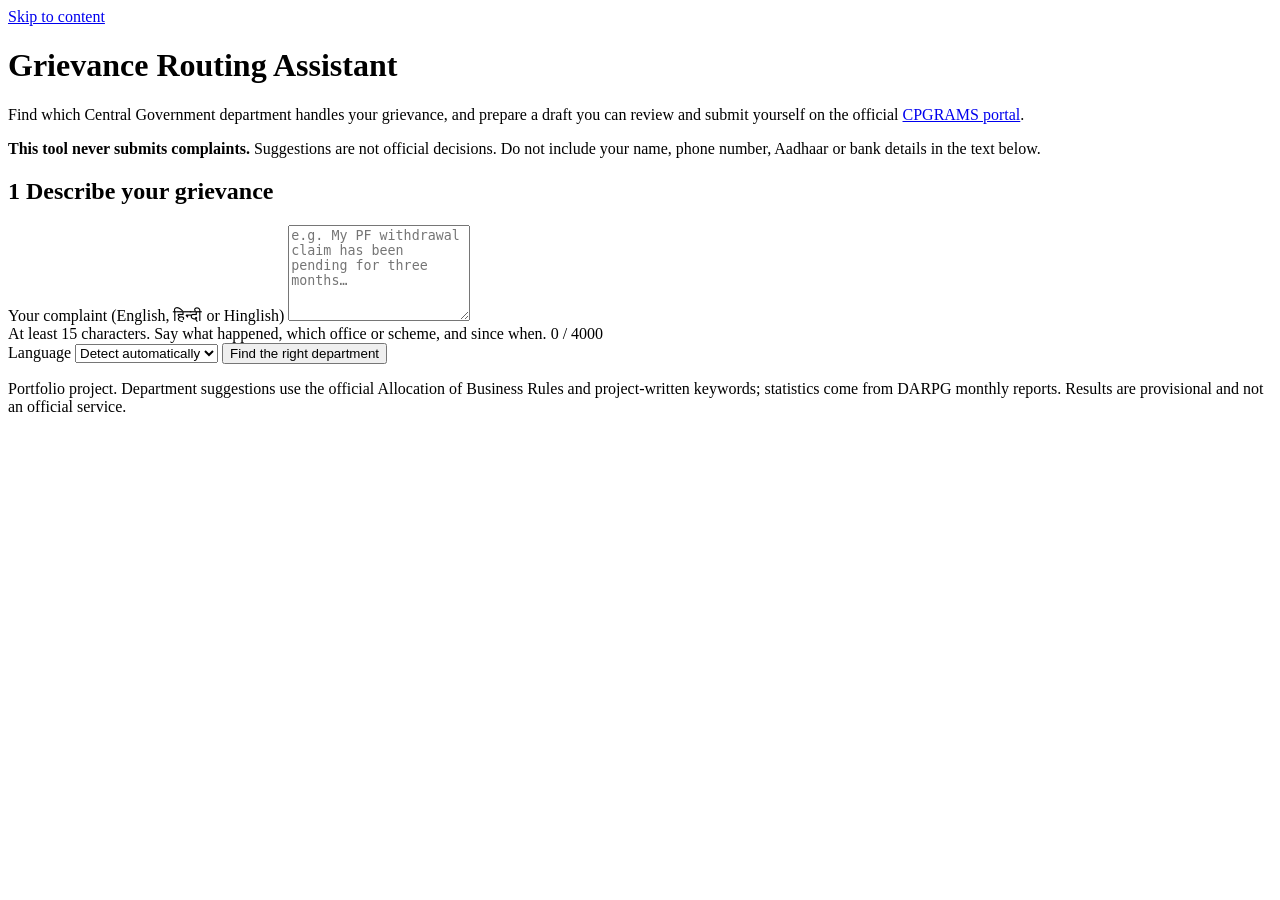
==== src/app/static/index.html @ 61c33ab3 "Build CPGRAMS grievance analytics and routing assistant (Phases 0-13) Part A: provenance-tracked ext" ====
<!doctype html>
<html lang="en">
<head>
  <meta charset="utf-8">
  <meta name="viewport" content="width=device-width, initial-scale=1">
  <title>Grievance Routing Assistant</title>
  <link rel="icon" href="data:,">
  <link rel="stylesheet" href="/static/styles.css">
</head>
<body>
  <a class="skip" href="#main">Skip to content</a>
  <header class="top">
    <div class="wrap">
      <h1>Grievance Routing Assistant</h1>
      <p class="lede">Find which Central Government department handles your grievance, and prepare a draft you can
        review and submit yourself on the official <a href="https://pgportal.gov.in/" target="_blank" rel="noopener">CPGRAMS portal</a>.</p>
      <p class="notice" role="note"><strong>This tool never submits complaints.</strong> Suggestions are not official
        decisions. Do not include your name, phone number, Aadhaar or bank details in the text below.</p>
    </div>
  </header>

  <main id="main" class="wrap">
    <section aria-labelledby="s1" class="card">
      <h2 id="s1"><span class="step">1</span> Describe your grievance</h2>
      <form id="route-form" novalidate>
        <label for="complaint">Your complaint (English, हिन्दी or Hinglish)</label>
        <textarea id="complaint" name="complaint" rows="6" maxlength="4000" required
          aria-describedby="complaint-help complaint-count"
          placeholder="e.g. My PF withdrawal claim has been pending for three months…"></textarea>
        <div class="row-between">
          <span id="complaint-help" class="hint">At least 15 characters. Say what happened, which office or scheme, and since when.</span>
          <span id="complaint-count" class="hint" aria-live="polite">0 / 4000</span>
        </div>
        <div class="row">
          <label for="language" class="inline">Language</label>
          <select id="language" name="language">
            <option value="auto">Detect automatically</option>
            <option value="en">English</option>
            <option value="hi">हिन्दी (Hindi)</option>
            <option value="hinglish">Hinglish</option>
          </select>
          <button id="route-btn" type="submit" class="primary">Find the right department</button>
        </div>
      </form>
      <div id="route-status" class="status" role="status" aria-live="polite"></div>
    </section>

    <section id="result" class="card" aria-labelledby="s2" hidden>
      <h2 id="s2"><span class="step">2</span> Suggested department</h2>
      <div id="result-body"></div>
      <fieldset id="dept-choice" class="choices">
        <legend>Which department do you want to address?</legend>
        <div id="dept-options"></div>
      </fieldset>
    </section>

    <section id="perf" class="card" aria-labelledby="s3" hidden>
      <h2 id="s3">Historical figures for <span id="perf-name"></span></h2>
      <p class="hint">Verified figures from DARPG's monthly CPGRAMS reports, for context only. They are not part of your
        complaint and do not predict how your complaint will be handled.</p>
      <div id="perf-body"></div>
    </section>

    <section id="draft-section" class="card" aria-labelledby="s4" hidden>
      <h2 id="s4"><span class="step">3</span> Add details and prepare a draft</h2>
      <p id="missing-hint" class="hint"></p>
      <form id="draft-form" novalidate>
        <div class="grid">
          <div><label for="c-ref">Application / reference numbers</label><input id="c-ref" name="reference_numbers" maxlength="300"></div>
          <div><label for="c-dates">Important dates</label><input id="c-dates" name="dates" maxlength="300" placeholder="e.g. applied on 12 March 2026"></div>
          <div><label for="c-loc">Office, branch or place</label><input id="c-loc" name="location" maxlength="300"></div>
          <div><label for="c-prev">What you already tried</label><input id="c-prev" name="previous_attempts" maxlength="500"></div>
          <div class="full"><label for="c-action">What you want done</label><input id="c-action" name="action_requested" maxlength="500" placeholder="e.g. release my pending payment"></div>
          <div class="full"><label for="c-docs">Documents you have (optional)</label><input id="c-docs" name="supporting_details" maxlength="1000"></div>
        </div>
        <div class="row">
          <label for="draft-lang" class="inline">Draft language</label>
          <select id="draft-lang"><option value="en">English</option><option value="hi">हिन्दी (Hindi)</option></select>
          <button id="draft-btn" type="submit" class="primary">Prepare draft</button>
        </div>
        <p class="hint">Leave a field empty if you do not know it; the draft will show a placeholder for you to fill in.</p>
      </form>
      <div id="draft-status" class="status" role="status" aria-live="polite"></div>
    </section>

    <section id="draft-out" class="card" aria-labelledby="s5" hidden>
      <h2 id="s5"><span class="step">4</span> Review your draft</h2>
      <div id="draft-checks"></div>
      <label for="draft-text">Draft (you can edit it here before copying)</label>
      <textarea id="draft-text" rows="18"></textarea>
      <div class="row">
        <button id="copy-btn" type="button" class="primary">Copy draft</button>
        <a class="button" href="https://pgportal.gov.in/" target="_blank" rel="noopener">Open the official CPGRAMS portal ↗</a>
        <span id="copy-status" class="hint" role="status" aria-live="polite"></span>
      </div>
      <h3>Before you submit</h3>
      <ol id="checklist"></ol>
      <p class="notice"><strong>You submit the complaint yourself.</strong> This tool does not send anything to any
        government system.</p>
    </section>
  </main>

  <footer class="wrap foot">
    <p>Portfolio project. Department suggestions use the official Allocation of Business Rules and project-written
      keywords; statistics come from DARPG monthly reports. Results are provisional and not an official service.</p>
  </footer>
  <script src="/static/app.js"></script>
</body>
</html>
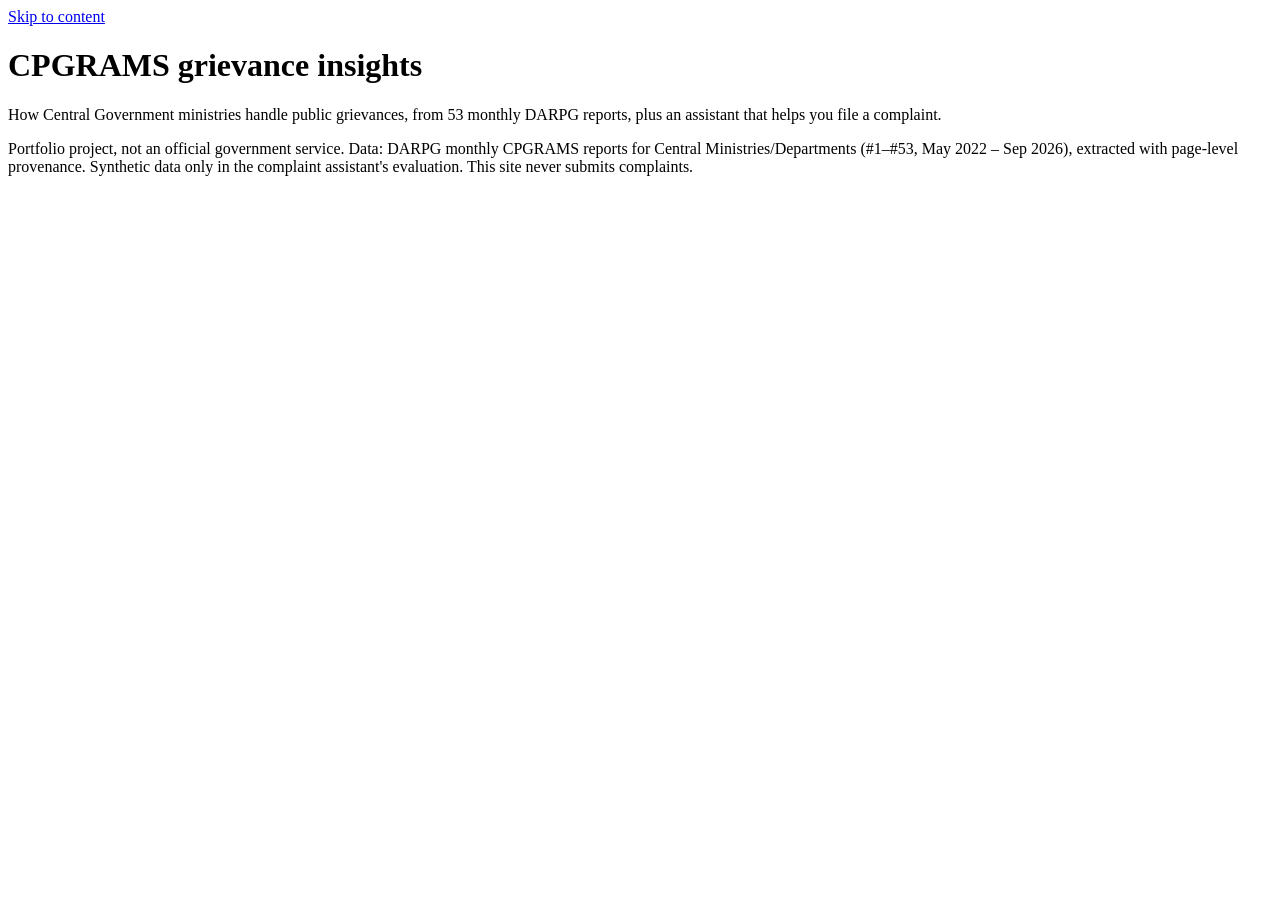
==== commit 27fff26f: "Add multi-page website: analytics pages plus the complaint assistant Overview, trends, ministries, m" ====
--- a/src/app/static/index.html
+++ b/src/app/static/index.html
@@ -3,107 +3,25 @@
 <head>
   <meta charset="utf-8">
   <meta name="viewport" content="width=device-width, initial-scale=1">
-  <title>Grievance Routing Assistant</title>
+  <title>Overview · CPGRAMS Insights</title>
   <link rel="icon" href="data:,">
   <link rel="stylesheet" href="/static/styles.css">
 </head>
-<body>
+<body data-page="home">
   <a class="skip" href="#main">Skip to content</a>
-  <header class="top">
-    <div class="wrap">
-      <h1>Grievance Routing Assistant</h1>
-      <p class="lede">Find which Central Government department handles your grievance, and prepare a draft you can
-        review and submit yourself on the official <a href="https://pgportal.gov.in/" target="_blank" rel="noopener">CPGRAMS portal</a>.</p>
-      <p class="notice" role="note"><strong>This tool never submits complaints.</strong> Suggestions are not official
-        decisions. Do not include your name, phone number, Aadhaar or bank details in the text below.</p>
-    </div>
-  </header>
-
-  <main id="main" class="wrap">
-    <section aria-labelledby="s1" class="card">
-      <h2 id="s1"><span class="step">1</span> Describe your grievance</h2>
-      <form id="route-form" novalidate>
-        <label for="complaint">Your complaint (English, हिन्दी or Hinglish)</label>
-        <textarea id="complaint" name="complaint" rows="6" maxlength="4000" required
-          aria-describedby="complaint-help complaint-count"
-          placeholder="e.g. My PF withdrawal claim has been pending for three months…"></textarea>
-        <div class="row-between">
-          <span id="complaint-help" class="hint">At least 15 characters. Say what happened, which office or scheme, and since when.</span>
-          <span id="complaint-count" class="hint" aria-live="polite">0 / 4000</span>
-        </div>
-        <div class="row">
-          <label for="language" class="inline">Language</label>
-          <select id="language" name="language">
-            <option value="auto">Detect automatically</option>
-            <option value="en">English</option>
-            <option value="hi">हिन्दी (Hindi)</option>
-            <option value="hinglish">Hinglish</option>
-          </select>
-          <button id="route-btn" type="submit" class="primary">Find the right department</button>
-        </div>
-      </form>
-      <div id="route-status" class="status" role="status" aria-live="polite"></div>
-    </section>
-
-    <section id="result" class="card" aria-labelledby="s2" hidden>
-      <h2 id="s2"><span class="step">2</span> Suggested department</h2>
-      <div id="result-body"></div>
-      <fieldset id="dept-choice" class="choices">
-        <legend>Which department do you want to address?</legend>
-        <div id="dept-options"></div>
-      </fieldset>
-    </section>
-
-    <section id="perf" class="card" aria-labelledby="s3" hidden>
-      <h2 id="s3">Historical figures for <span id="perf-name"></span></h2>
-      <p class="hint">Verified figures from DARPG's monthly CPGRAMS reports, for context only. They are not part of your
-        complaint and do not predict how your complaint will be handled.</p>
-      <div id="perf-body"></div>
-    </section>
-
-    <section id="draft-section" class="card" aria-labelledby="s4" hidden>
-      <h2 id="s4"><span class="step">3</span> Add details and prepare a draft</h2>
-      <p id="missing-hint" class="hint"></p>
-      <form id="draft-form" novalidate>
-        <div class="grid">
-          <div><label for="c-ref">Application / reference numbers</label><input id="c-ref" name="reference_numbers" maxlength="300"></div>
-          <div><label for="c-dates">Important dates</label><input id="c-dates" name="dates" maxlength="300" placeholder="e.g. applied on 12 March 2026"></div>
-          <div><label for="c-loc">Office, branch or place</label><input id="c-loc" name="location" maxlength="300"></div>
-          <div><label for="c-prev">What you already tried</label><input id="c-prev" name="previous_attempts" maxlength="500"></div>
-          <div class="full"><label for="c-action">What you want done</label><input id="c-action" name="action_requested" maxlength="500" placeholder="e.g. release my pending payment"></div>
-          <div class="full"><label for="c-docs">Documents you have (optional)</label><input id="c-docs" name="supporting_details" maxlength="1000"></div>
-        </div>
-        <div class="row">
-          <label for="draft-lang" class="inline">Draft language</label>
-          <select id="draft-lang"><option value="en">English</option><option value="hi">हिन्दी (Hindi)</option></select>
-          <button id="draft-btn" type="submit" class="primary">Prepare draft</button>
-        </div>
-        <p class="hint">Leave a field empty if you do not know it; the draft will show a placeholder for you to fill in.</p>
-      </form>
-      <div id="draft-status" class="status" role="status" aria-live="polite"></div>
-    </section>
-
-    <section id="draft-out" class="card" aria-labelledby="s5" hidden>
-      <h2 id="s5"><span class="step">4</span> Review your draft</h2>
-      <div id="draft-checks"></div>
-      <label for="draft-text">Draft (you can edit it here before copying)</label>
-      <textarea id="draft-text" rows="18"></textarea>
-      <div class="row">
-        <button id="copy-btn" type="button" class="primary">Copy draft</button>
-        <a class="button" href="https://pgportal.gov.in/" target="_blank" rel="noopener">Open the official CPGRAMS portal ↗</a>
-        <span id="copy-status" class="hint" role="status" aria-live="polite"></span>
-      </div>
-      <h3>Before you submit</h3>
-      <ol id="checklist"></ol>
-      <p class="notice"><strong>You submit the complaint yourself.</strong> This tool does not send anything to any
-        government system.</p>
-    </section>
+  <div id="site-nav"></div>
+  <main id="main" class="wide">
+    <header class="pagehead">
+      <h1 id="pagetitle">CPGRAMS grievance insights</h1>
+      <p>How Central Government ministries handle public grievances, from 53 monthly DARPG reports, plus an assistant that helps you file a complaint.</p>
+    </header>
+    <div id="page-root"></div>
   </main>
-
-  <footer class="wrap foot">
-    <p>Portfolio project. Department suggestions use the official Allocation of Business Rules and project-written
-      keywords; statistics come from DARPG monthly reports. Results are provisional and not an official service.</p>
+  <footer class="wide foot">
+    <p>Portfolio project, not an official government service. Data: DARPG monthly CPGRAMS reports for Central
+      Ministries/Departments (#1–#53, May 2022 – Sep 2026), extracted with page-level provenance. Synthetic data only
+      in the complaint assistant's evaluation. This site never submits complaints.</p>
   </footer>
-  <script src="/static/app.js"></script>
+  <script src="/static/site.js"></script>
 </body>
 </html>
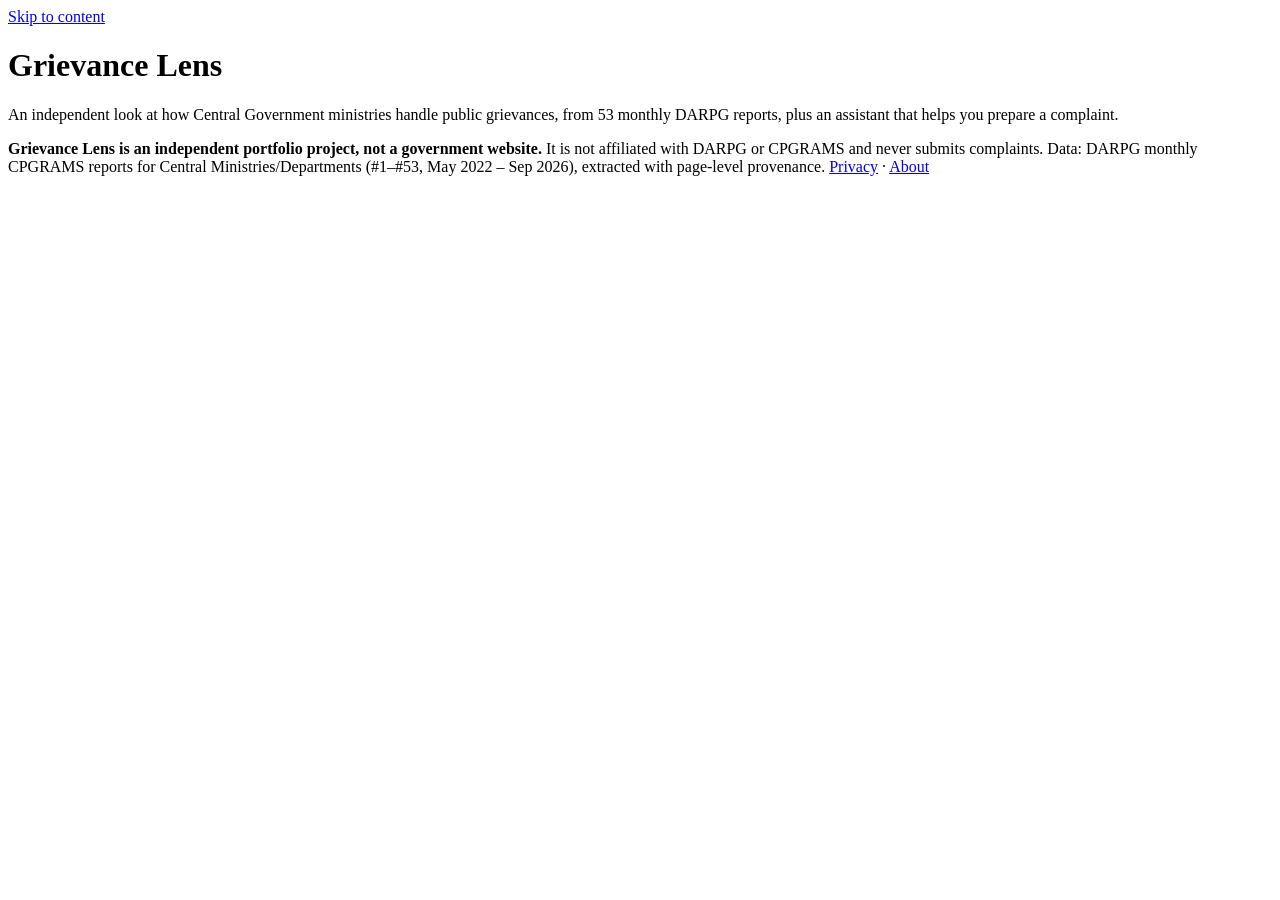
==== commit 25b4654c: "Rename to Grievance Lens (unofficial), add privacy page and Gemini provider - Public name "Grievance" ====
--- a/src/app/static/index.html
+++ b/src/app/static/index.html
@@ -3,7 +3,7 @@
 <head>
   <meta charset="utf-8">
   <meta name="viewport" content="width=device-width, initial-scale=1">
-  <title>Overview · CPGRAMS Insights</title>
+  <title>Overview · Grievance Lens</title>
   <link rel="icon" href="data:,">
   <link rel="stylesheet" href="/static/styles.css">
 </head>
@@ -12,15 +12,16 @@
   <div id="site-nav"></div>
   <main id="main" class="wide">
     <header class="pagehead">
-      <h1 id="pagetitle">CPGRAMS grievance insights</h1>
-      <p>How Central Government ministries handle public grievances, from 53 monthly DARPG reports, plus an assistant that helps you file a complaint.</p>
+      <h1 id="pagetitle">Grievance Lens</h1>
+      <p>An independent look at how Central Government ministries handle public grievances, from 53 monthly DARPG reports, plus an assistant that helps you prepare a complaint.</p>
     </header>
     <div id="page-root"></div>
   </main>
   <footer class="wide foot">
-    <p>Portfolio project, not an official government service. Data: DARPG monthly CPGRAMS reports for Central
-      Ministries/Departments (#1–#53, May 2022 – Sep 2026), extracted with page-level provenance. Synthetic data only
-      in the complaint assistant's evaluation. This site never submits complaints.</p>
+    <p><strong>Grievance Lens is an independent portfolio project, not a government website.</strong> It is not
+      affiliated with DARPG or CPGRAMS and never submits complaints. Data: DARPG monthly CPGRAMS reports for Central
+      Ministries/Departments (#1–#53, May 2022 – Sep 2026), extracted with page-level provenance.
+      <a href="/privacy">Privacy</a> · <a href="/about">About</a></p>
   </footer>
   <script src="/static/site.js"></script>
 </body>
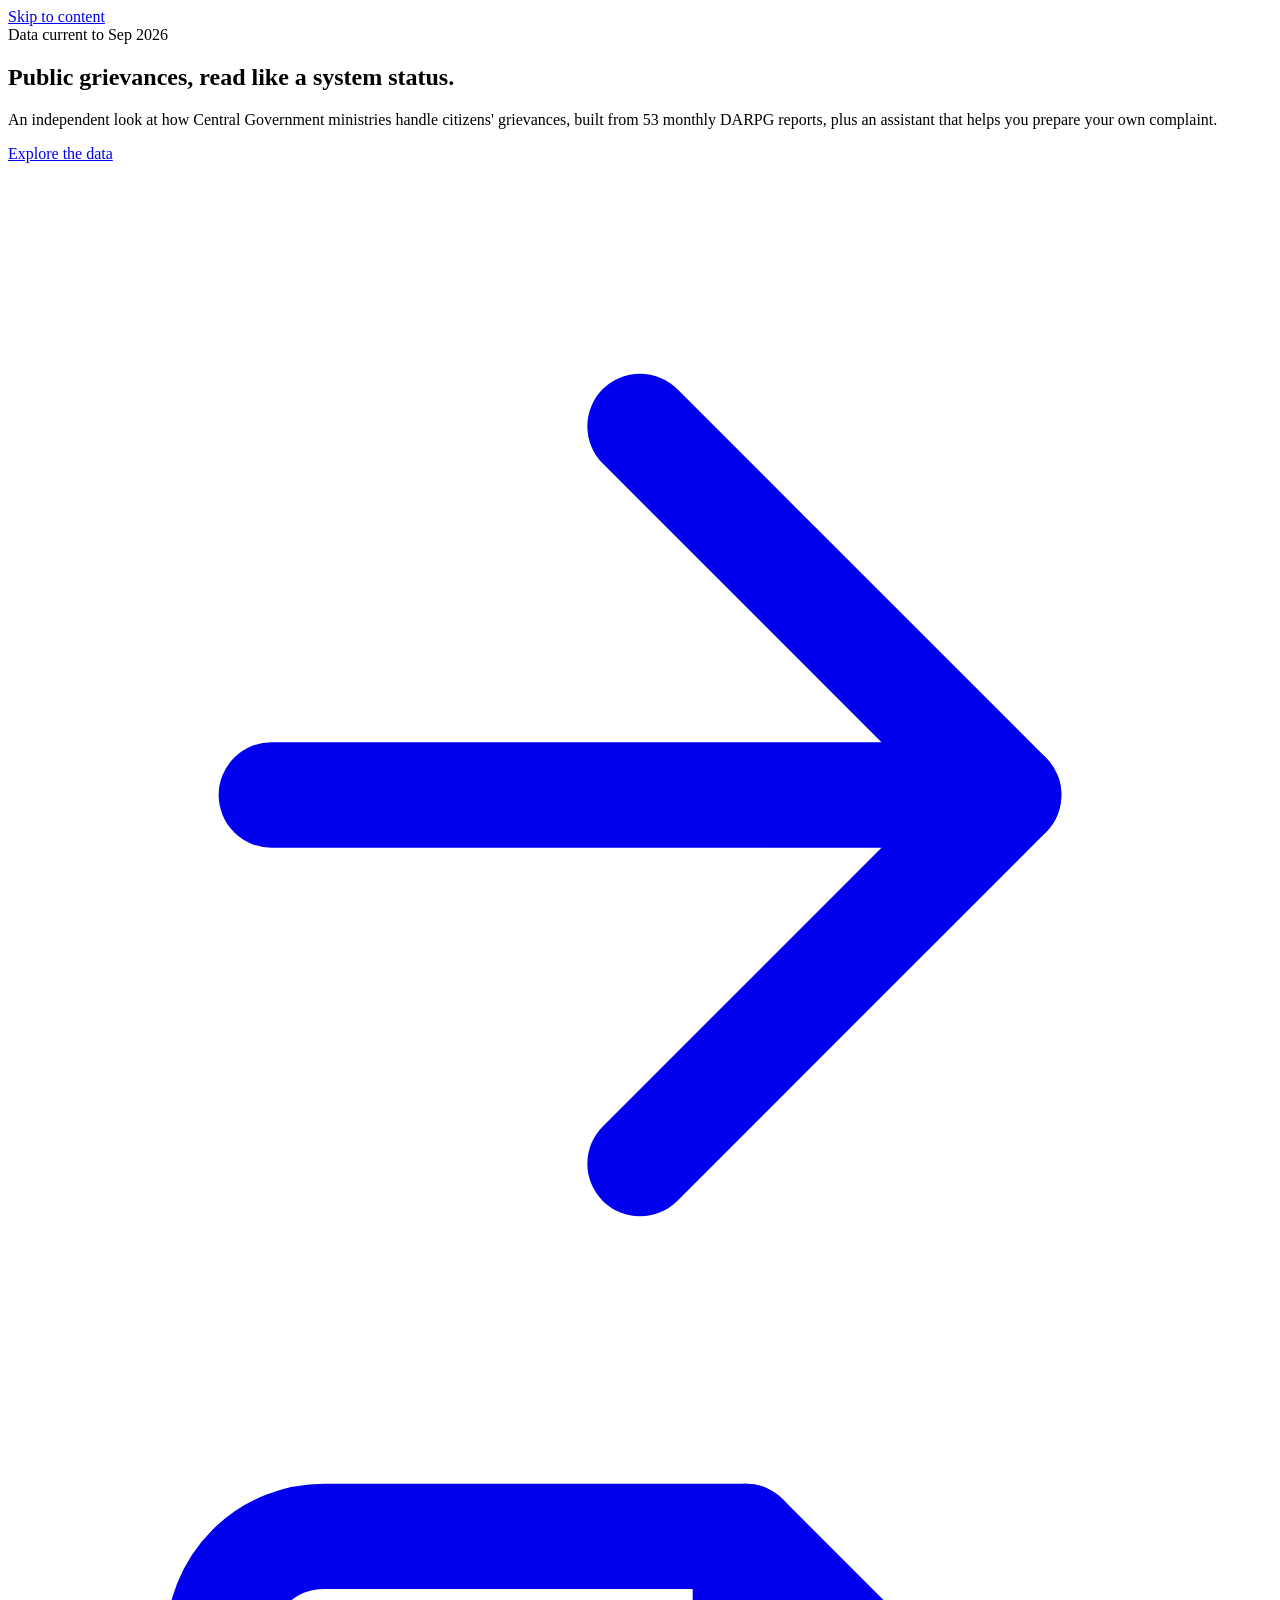
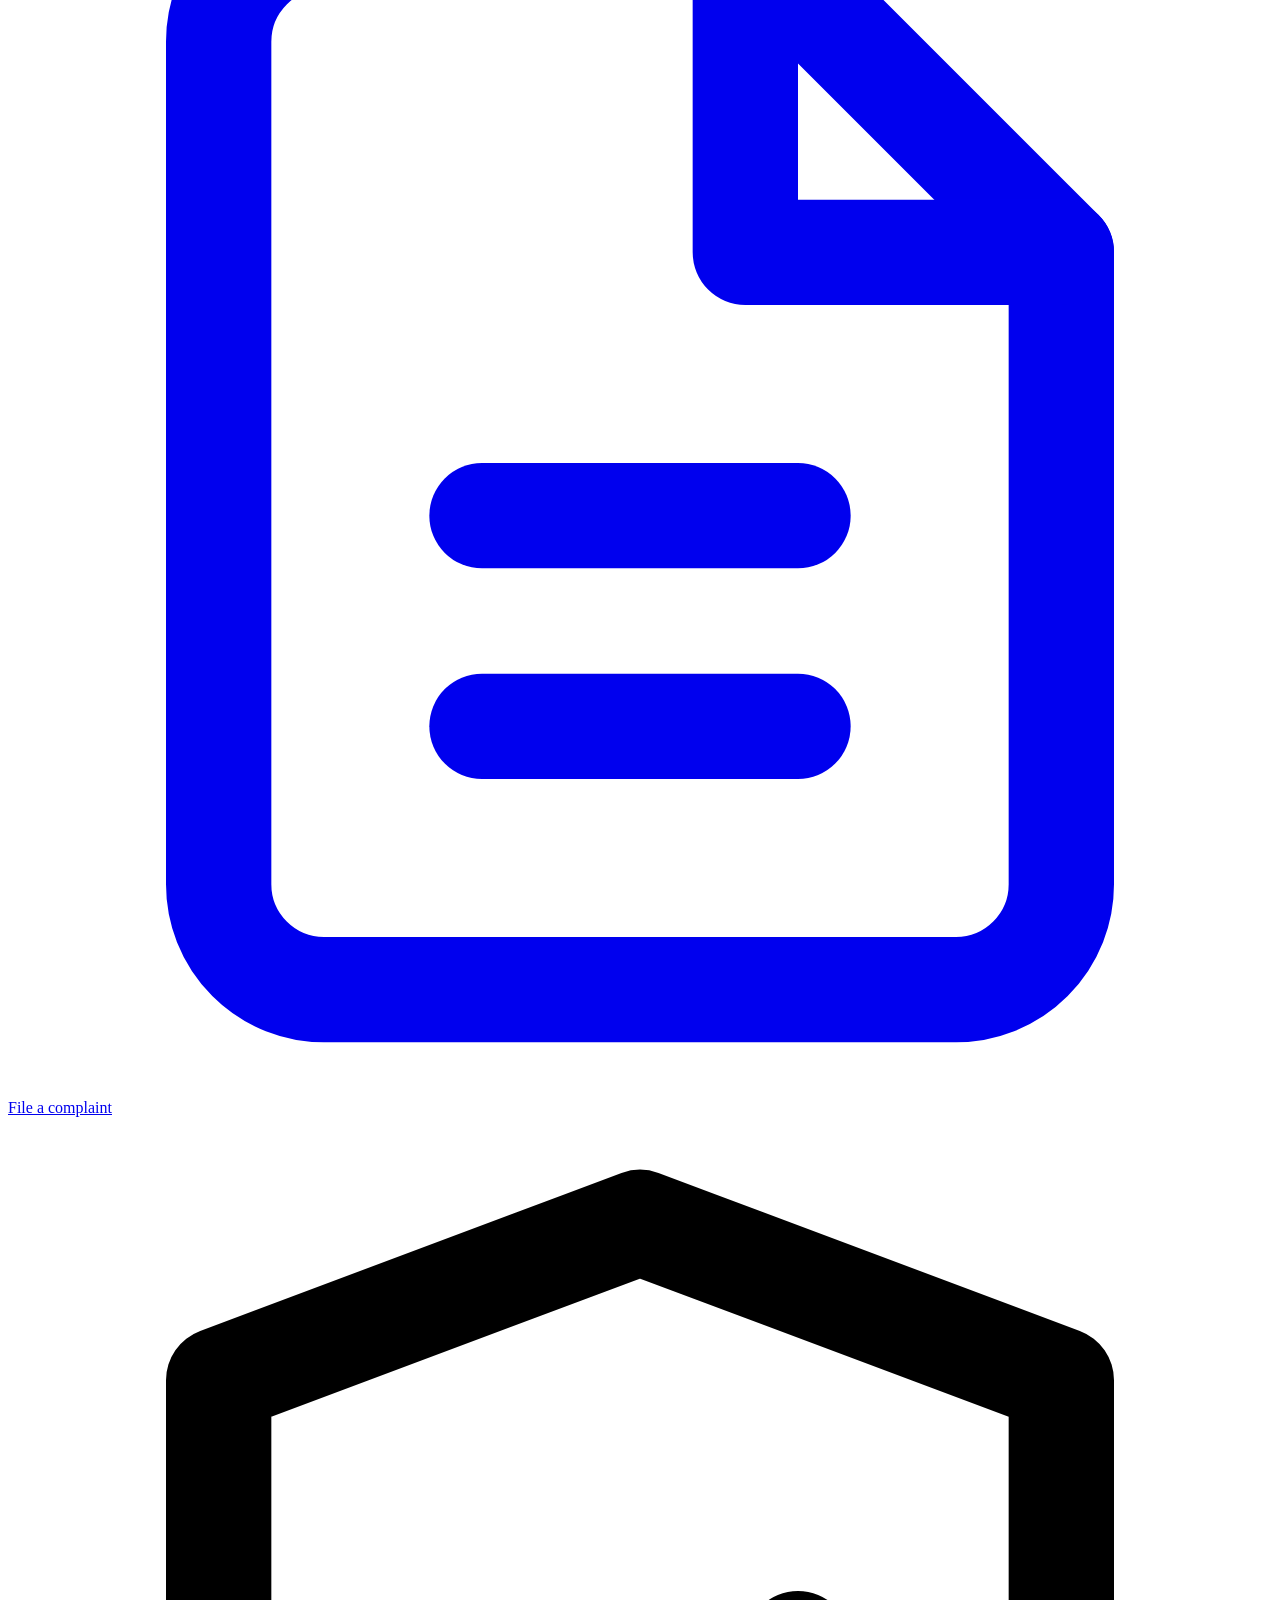
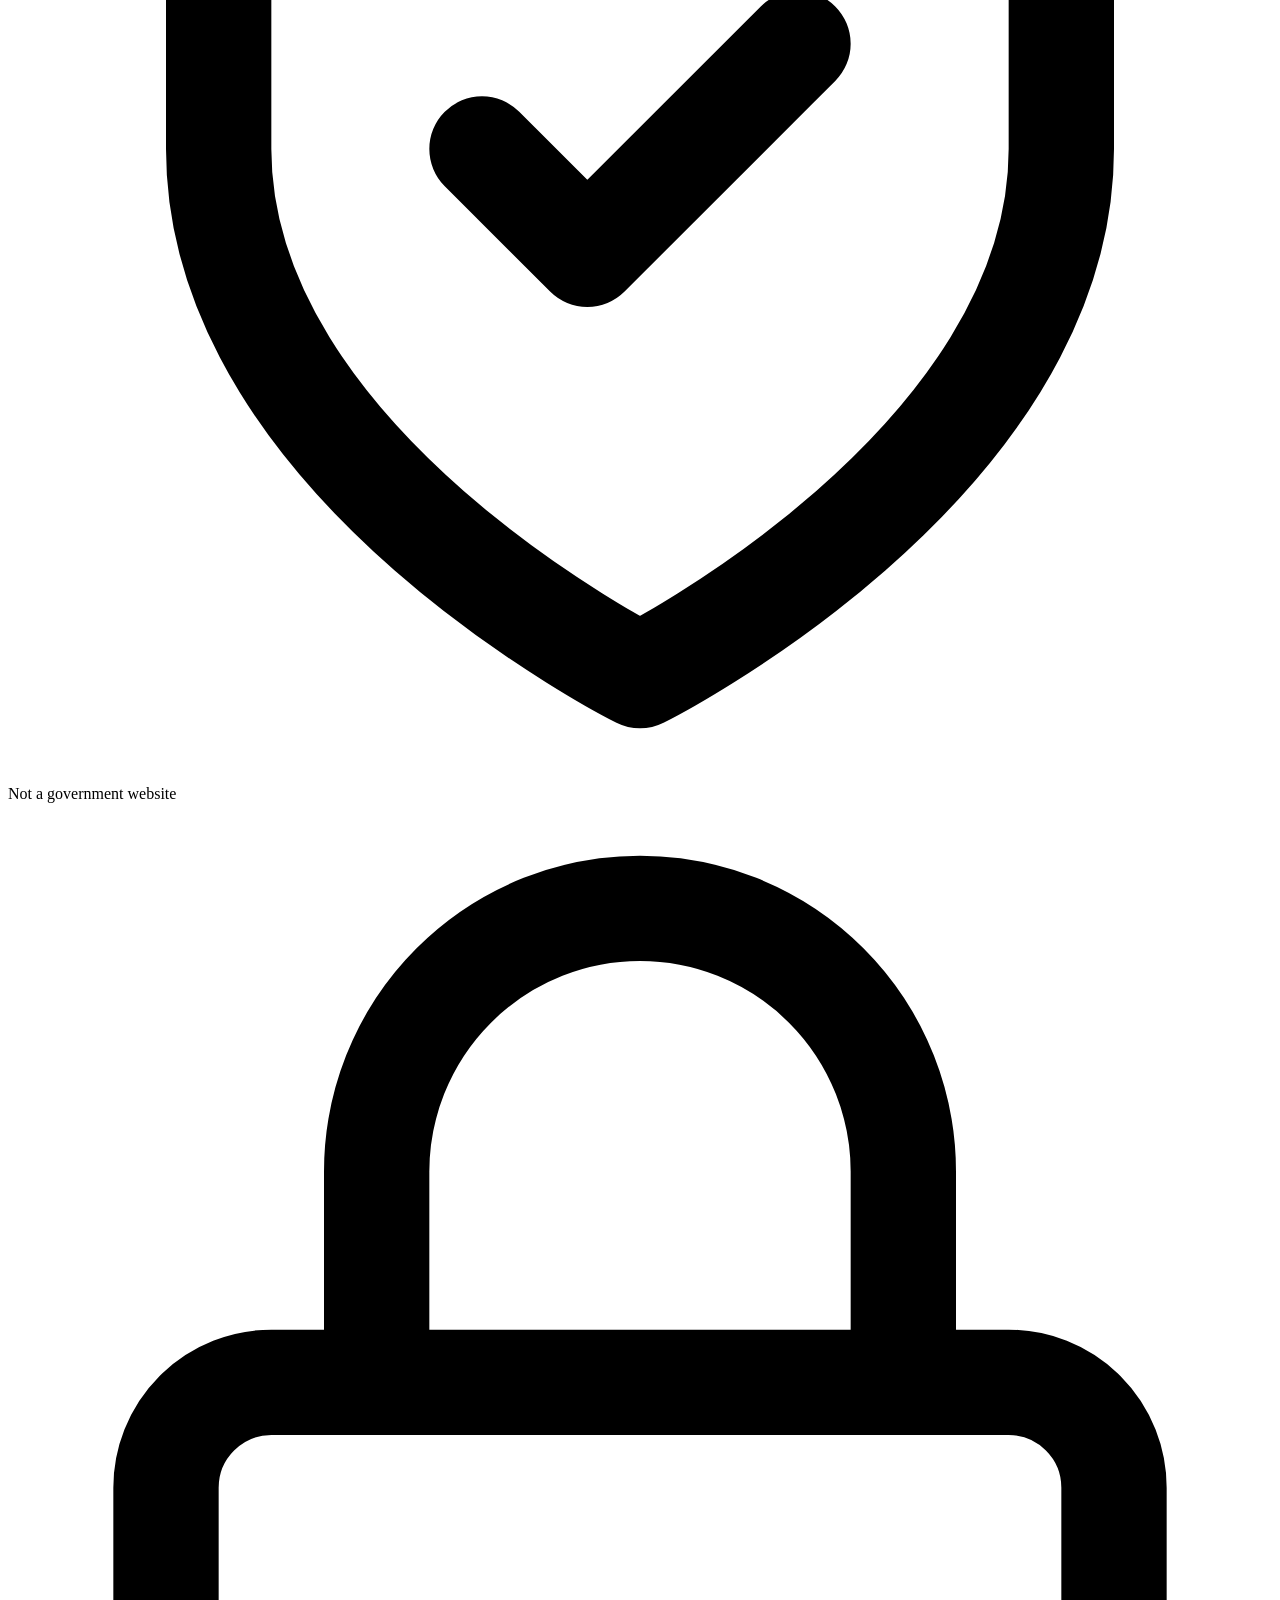
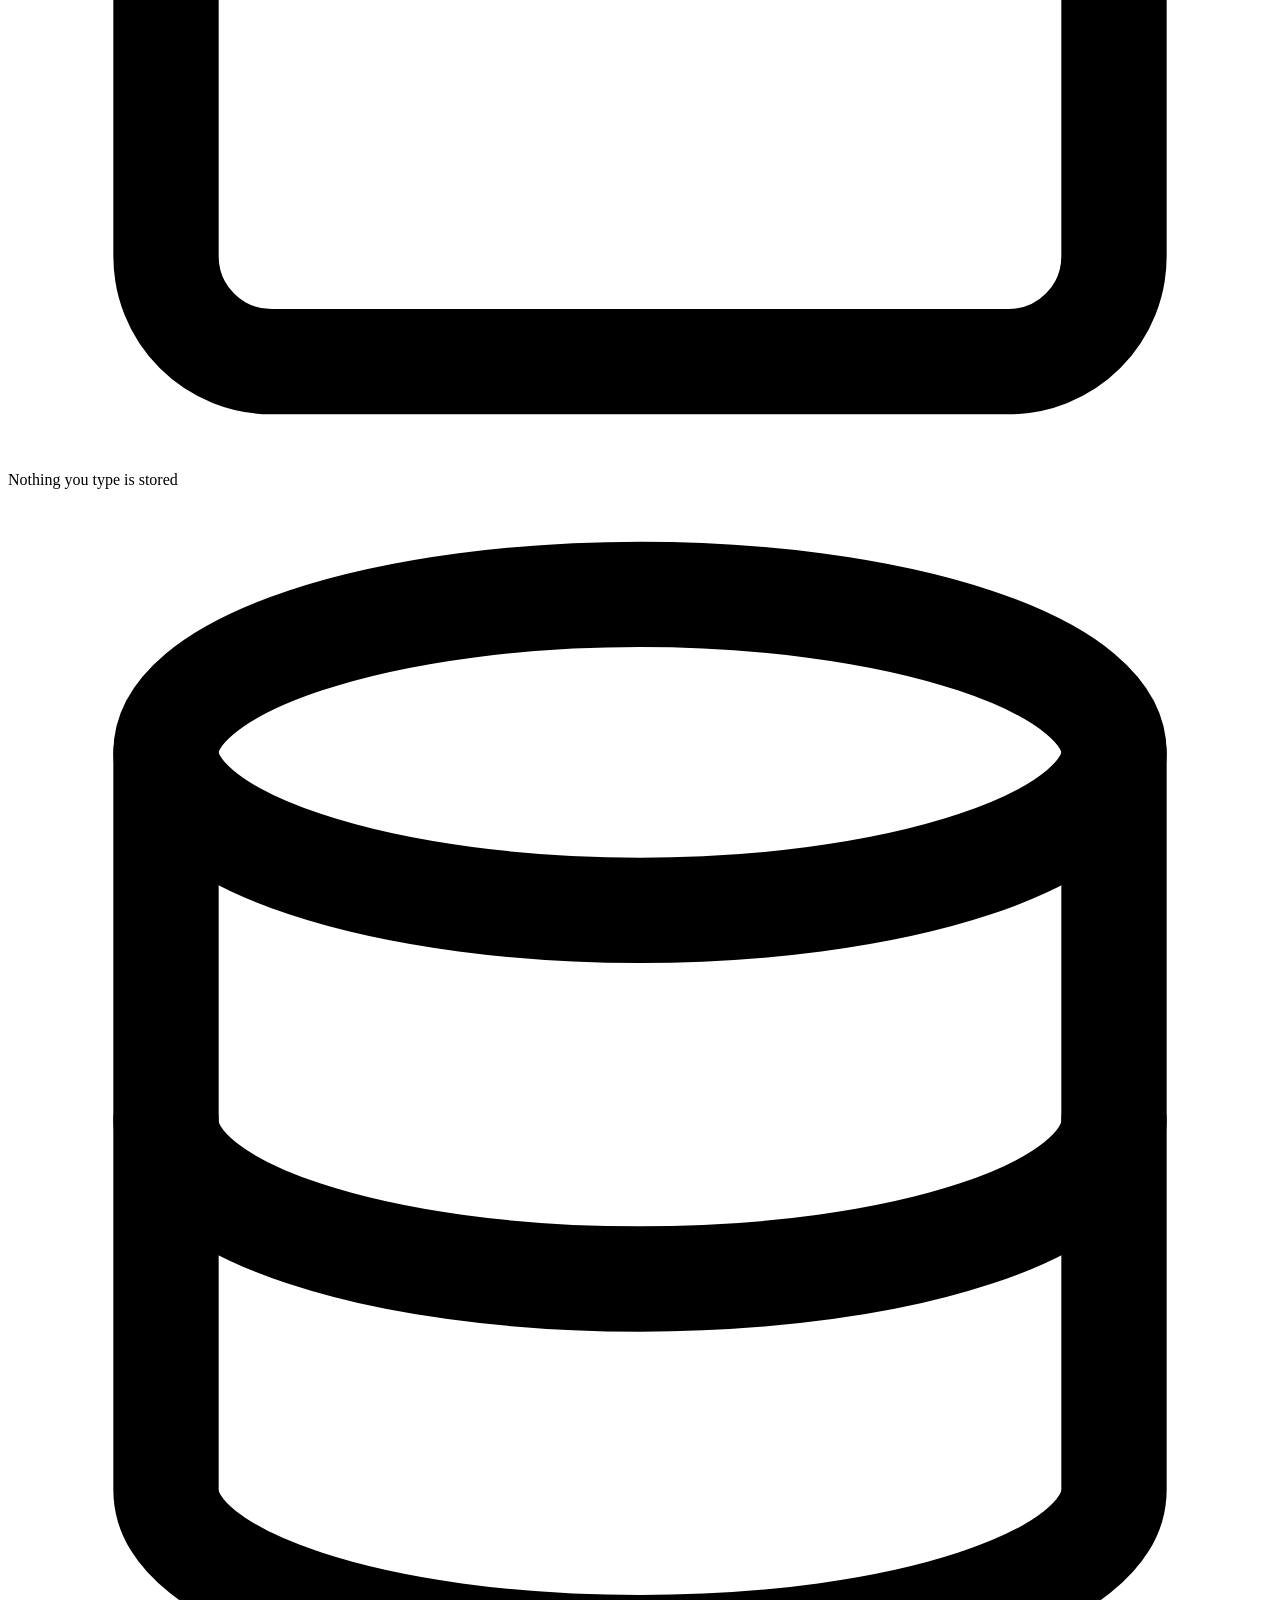
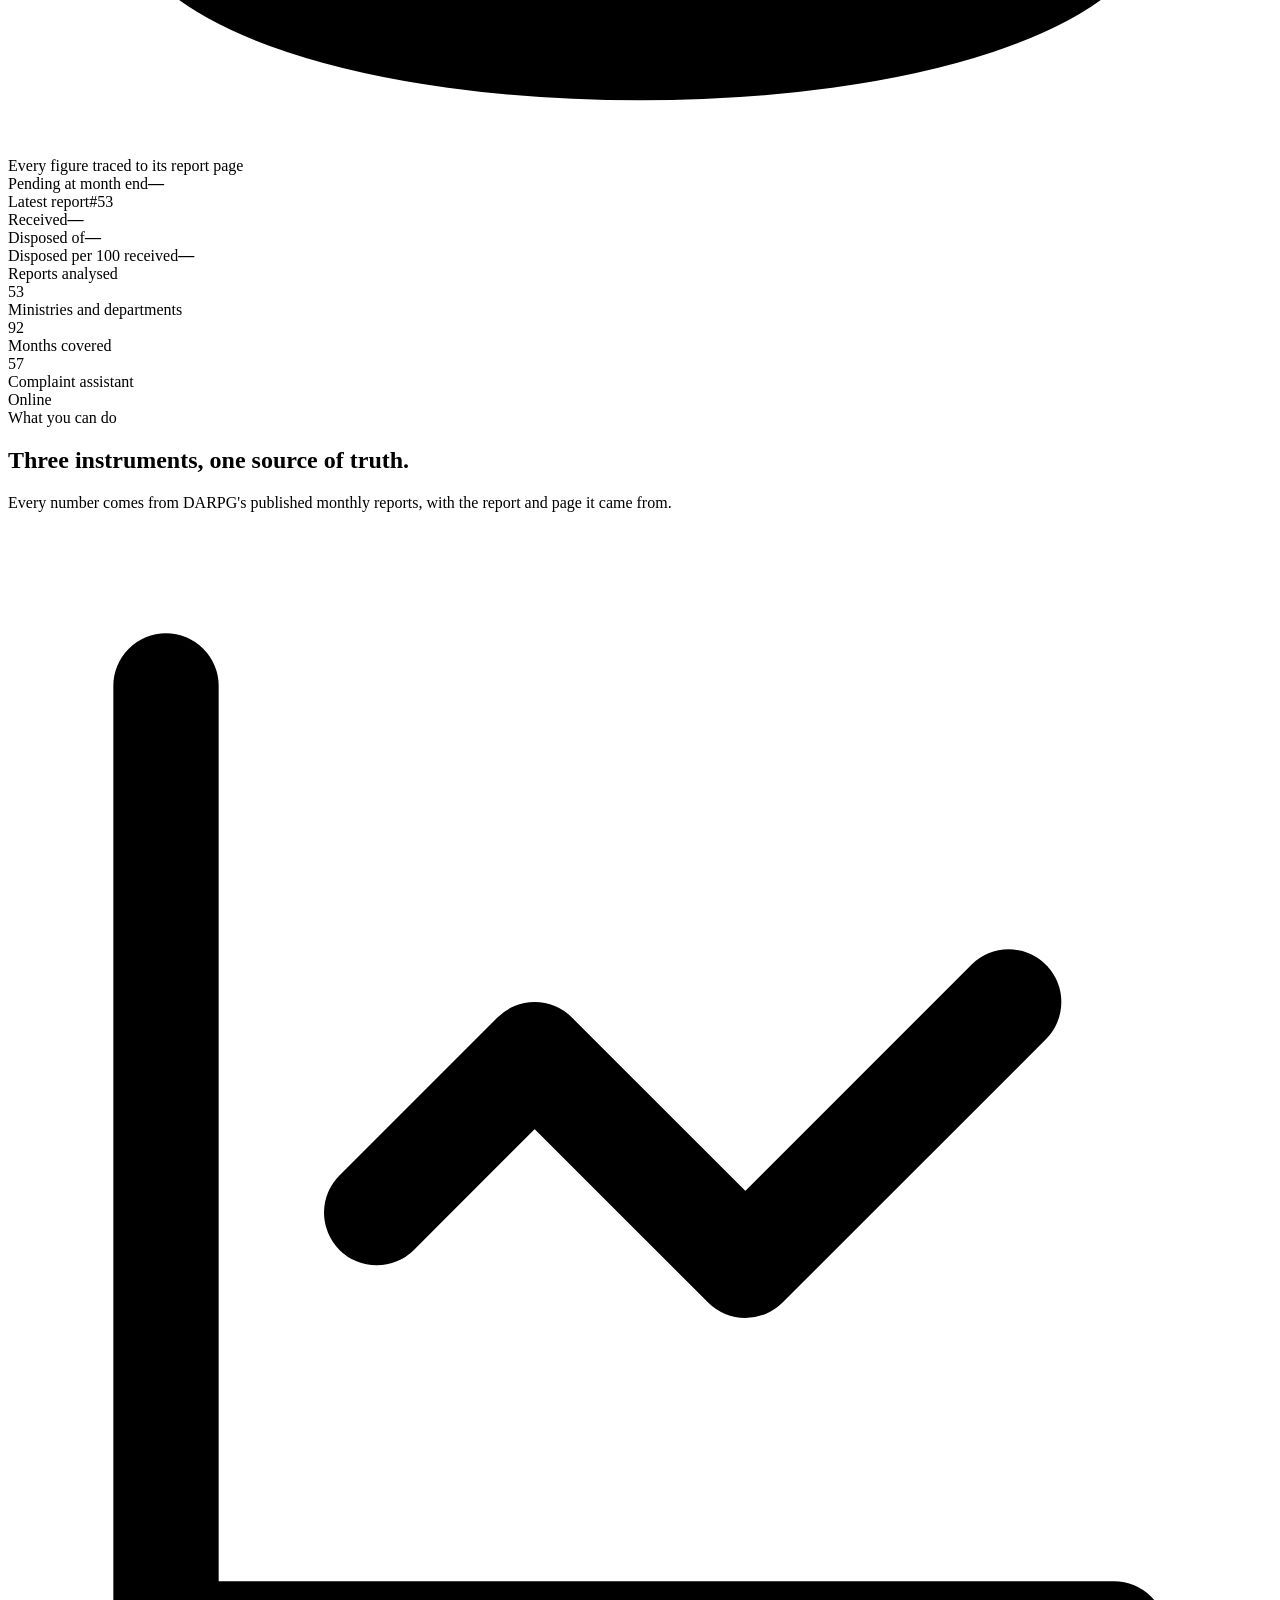
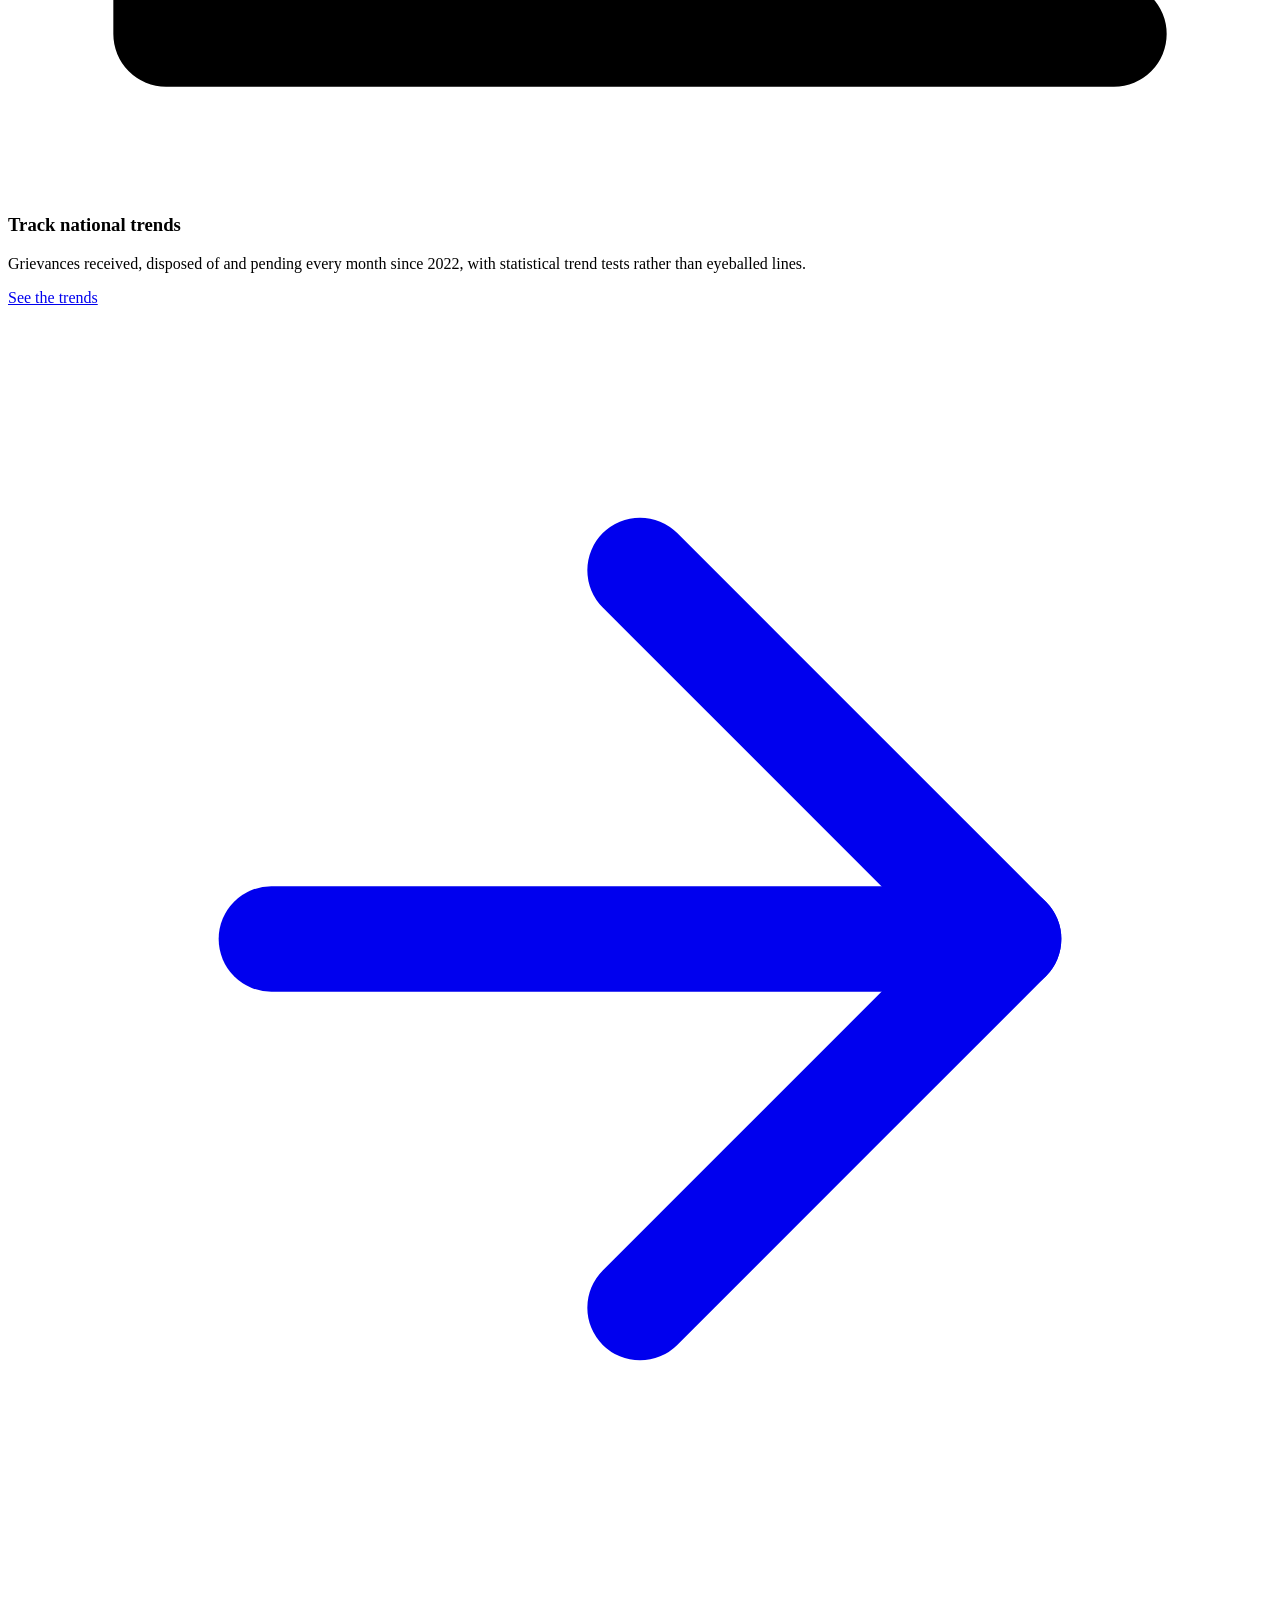
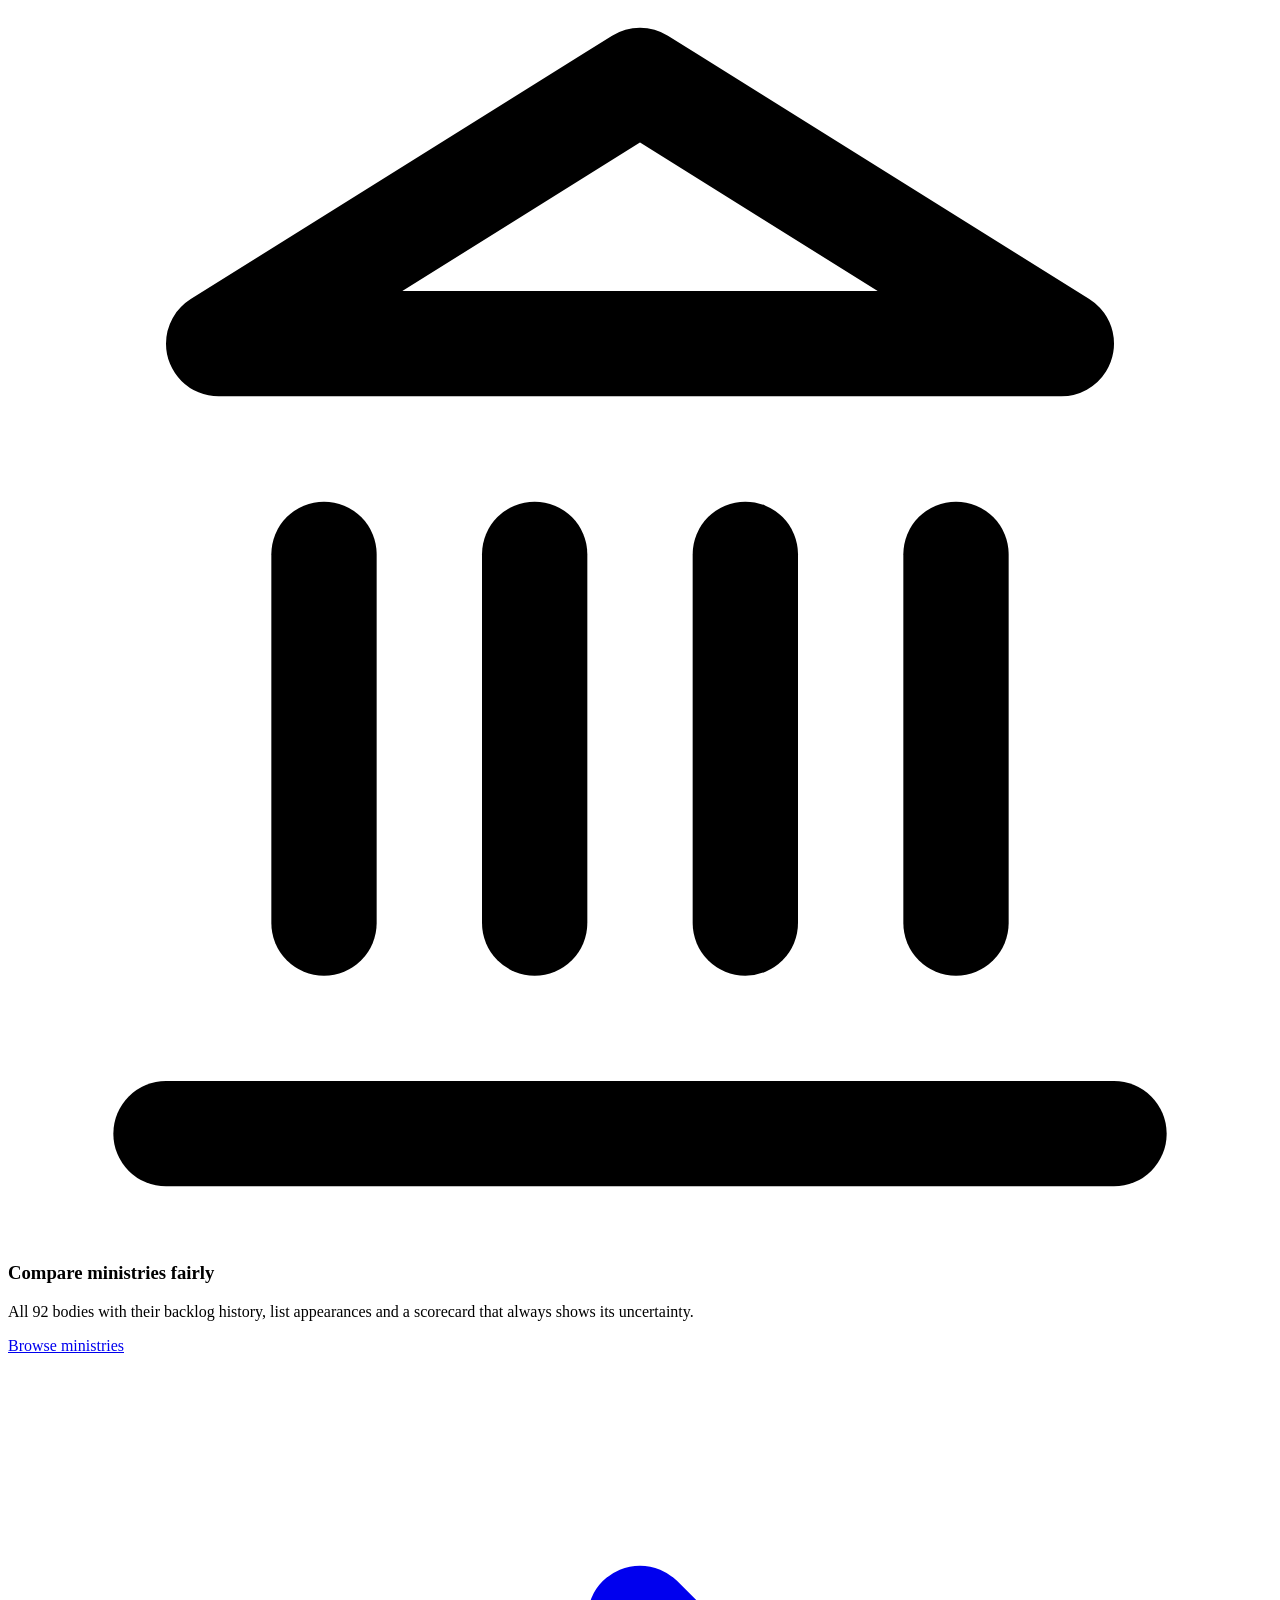
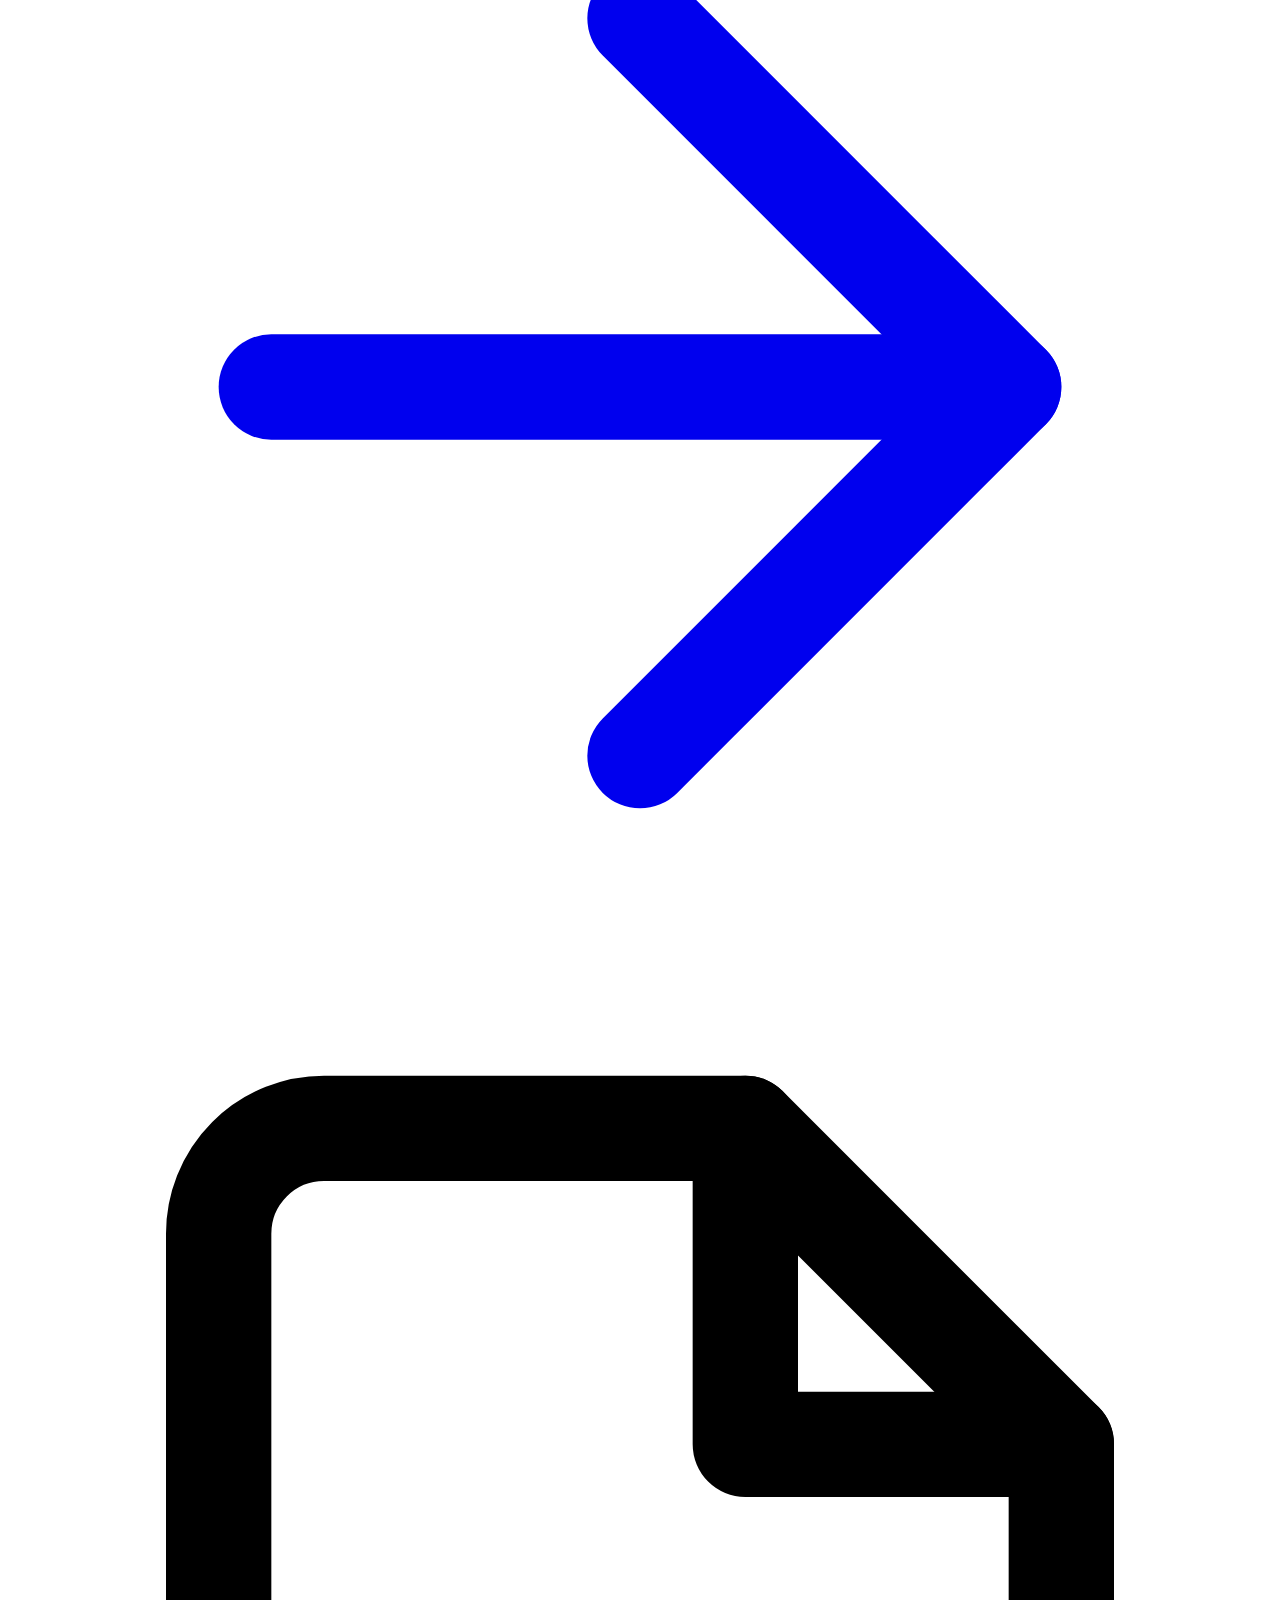
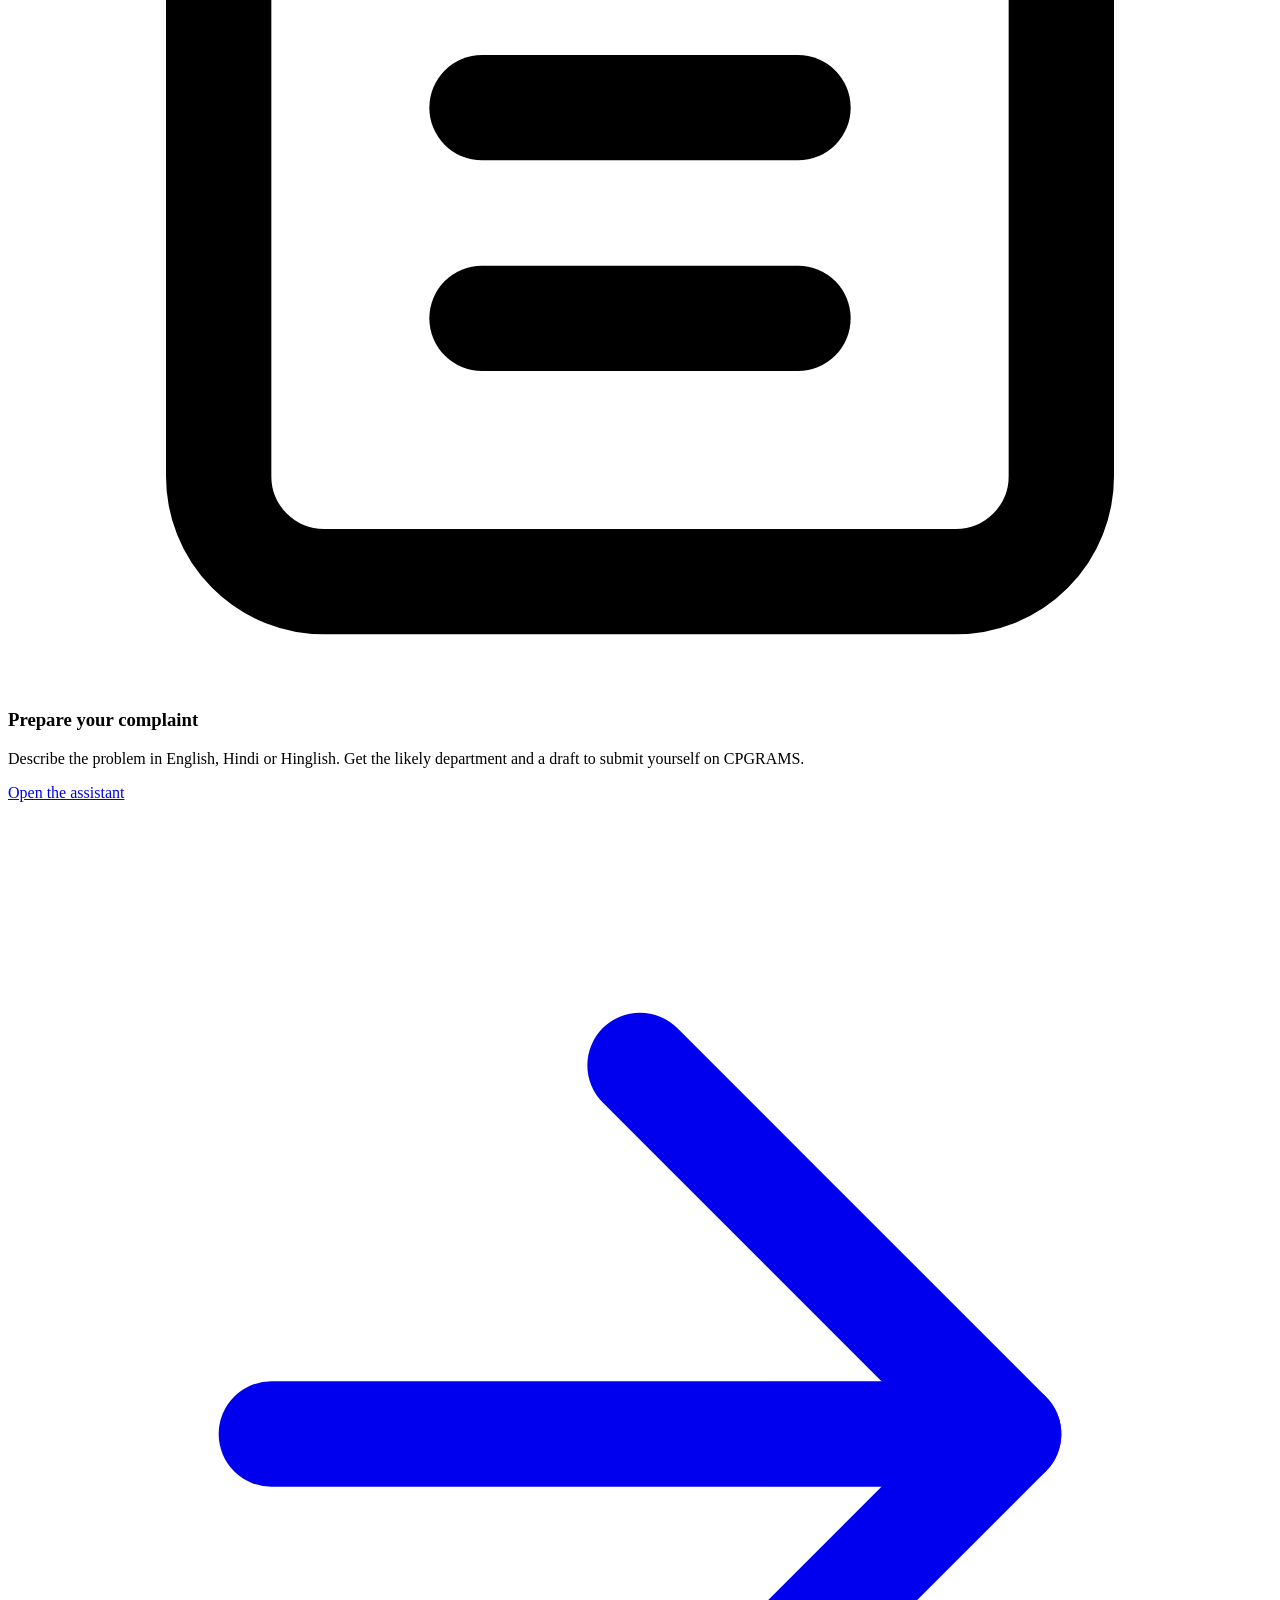
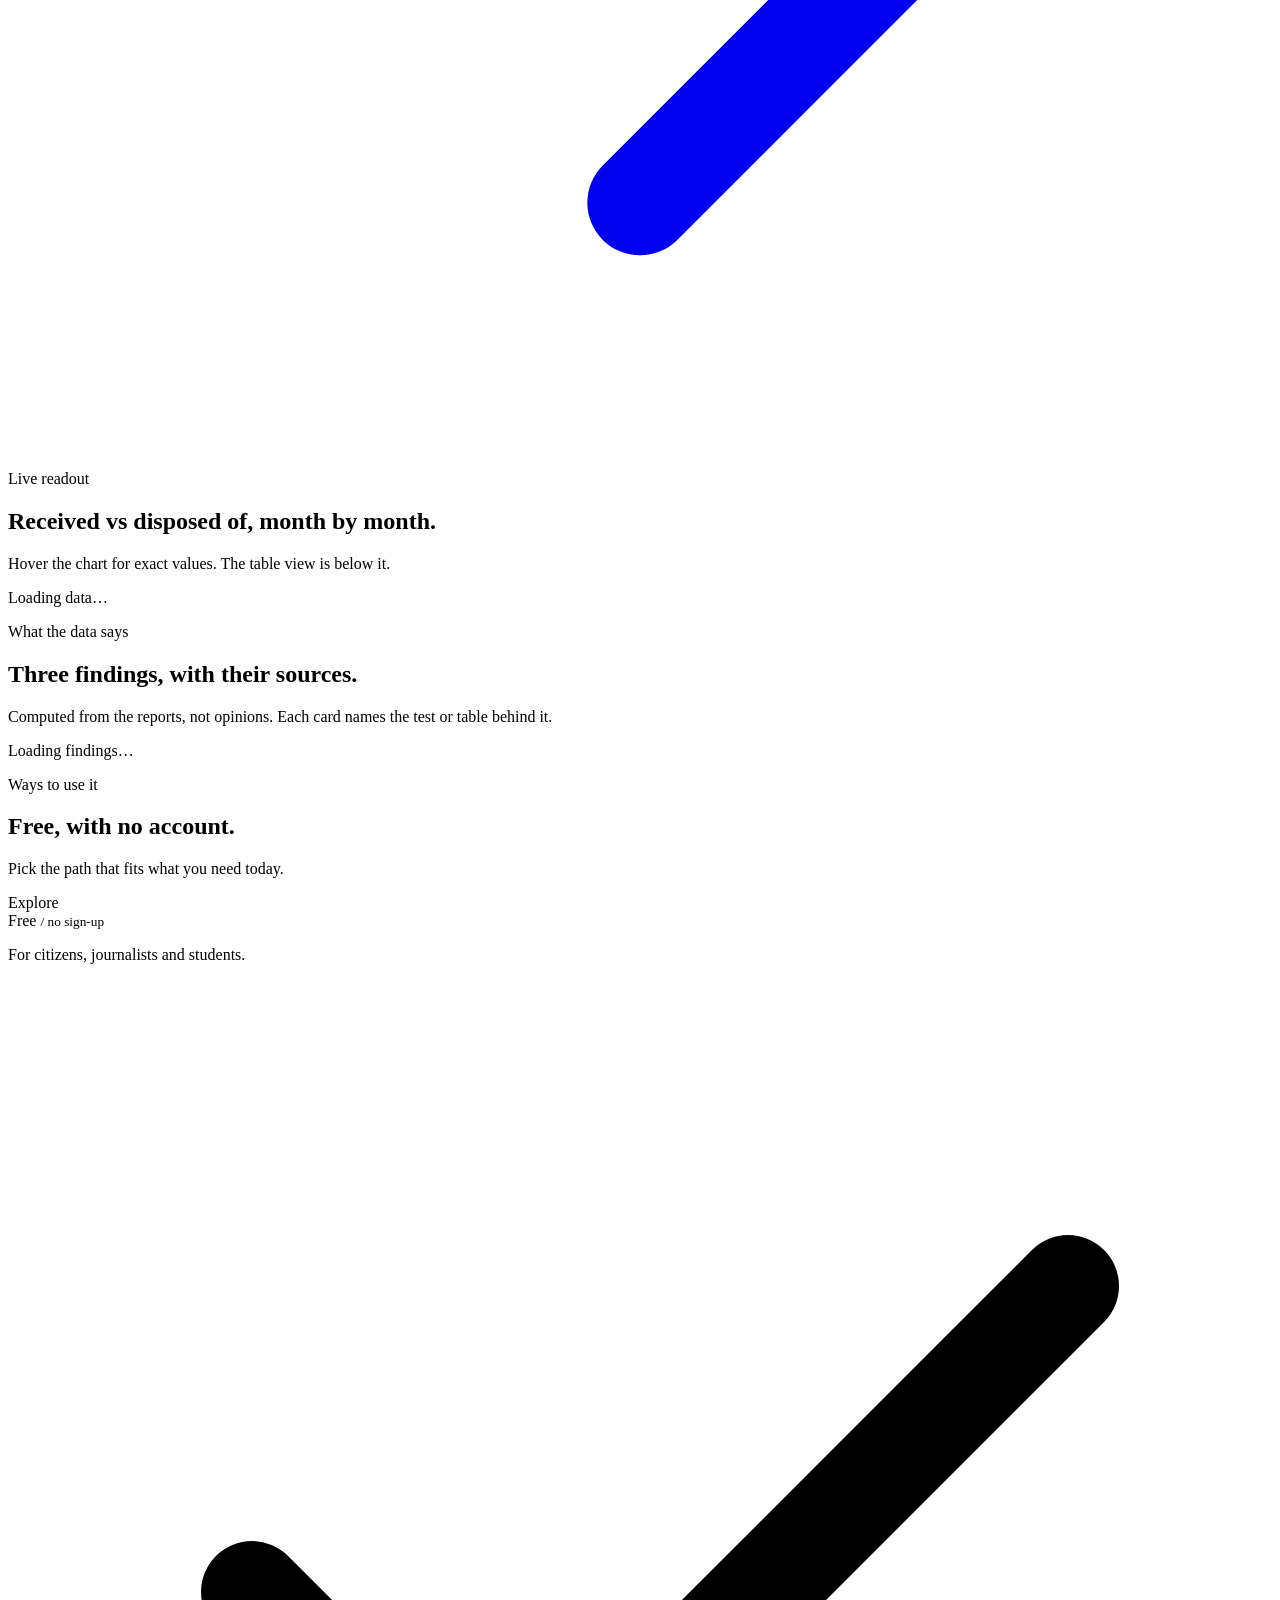
==== commit 19feb2ff: "Redesign the site in the MONOLITH style with a landing page Glass, neumorphic controls and a CSS 3D " ====
--- a/src/app/static/index.html
+++ b/src/app/static/index.html
@@ -3,7 +3,15 @@
 <head>
   <meta charset="utf-8">
   <meta name="viewport" content="width=device-width, initial-scale=1">
-  <title>Overview · Grievance Lens</title>
+  <title>Grievance Lens: an independent look at public grievances in India</title>
+  <meta name="description" content="How Central Government ministries handle citizens' grievances, from 53 monthly DARPG reports, plus an assistant that helps you prepare a complaint to submit yourself on CPGRAMS. Unofficial.">
+  <meta name="robots" content="index, follow">
+  <meta name="theme-color" content="#e9eaec">
+  <meta property="og:type" content="website">
+  <meta property="og:site_name" content="Grievance Lens (unofficial)">
+  <meta property="og:title" content="Grievance Lens: an independent look at public grievances in India">
+  <meta property="og:description" content="How Central Government ministries handle citizens' grievances, from 53 monthly DARPG reports, plus an assistant that helps you prepare a complaint to submit yourself on CPGRAMS. Unofficial.">
+  <meta name="twitter:card" content="summary">
   <link rel="icon" href="data:,">
   <link rel="stylesheet" href="/static/styles.css">
 </head>
@@ -11,17 +19,144 @@
   <a class="skip" href="#main">Skip to content</a>
   <div id="site-nav"></div>
   <main id="main" class="wide">
-    <header class="pagehead">
-      <h1 id="pagetitle">Grievance Lens</h1>
-      <p>An independent look at how Central Government ministries handle public grievances, from 53 monthly DARPG reports, plus an assistant that helps you prepare a complaint.</p>
-    </header>
-    <div id="page-root"></div>
+    <section class="hero" aria-labelledby="hero-title">
+      <div class="reveal">
+        <span class="eyebrow"><span class="pulse" aria-hidden="true"></span>Data current to <span data-fill="month">Sep 2026</span></span>
+        <h1 id="hero-title">Public grievances, <span class="dim">read like a</span> system status.</h1>
+        <p class="sub">An independent look at how Central Government ministries handle citizens' grievances,
+          built from 53 monthly DARPG reports, plus an assistant that helps you prepare your own complaint.</p>
+        <div class="actions">
+          <a class="btn primary" href="/trends">Explore the data <svg viewBox="0 0 24 24" fill="none" stroke="currentColor" stroke-width="2" stroke-linecap="round" stroke-linejoin="round" aria-hidden="true" focusable="false"><path d="M5 12h14"/><path d="m12 5 7 7-7 7"/></svg></a>
+          <a class="btn" href="/assistant"><svg viewBox="0 0 24 24" fill="none" stroke="currentColor" stroke-width="2" stroke-linecap="round" stroke-linejoin="round" aria-hidden="true" focusable="false"><path d="M14 2H6a2 2 0 0 0-2 2v16a2 2 0 0 0 2 2h12a2 2 0 0 0 2-2V8z"/><path d="M14 2v6h6"/><path d="M9 13h6"/><path d="M9 17h6"/></svg> File a complaint</a>
+        </div>
+        <div class="meta">
+          <span><svg viewBox="0 0 24 24" fill="none" stroke="currentColor" stroke-width="2" stroke-linecap="round" stroke-linejoin="round" aria-hidden="true" focusable="false"><path d="M12 22s8-4 8-10V5l-8-3-8 3v7c0 6 8 10 8 10z"/><path d="m9 12 2 2 4-4"/></svg> Not a government website</span>
+          <span><svg viewBox="0 0 24 24" fill="none" stroke="currentColor" stroke-width="2" stroke-linecap="round" stroke-linejoin="round" aria-hidden="true" focusable="false"><rect x="3" y="11" width="18" height="11" rx="2"/><path d="M7 11V7a5 5 0 0 1 10 0v4"/></svg> Nothing you type is stored</span>
+          <span><svg viewBox="0 0 24 24" fill="none" stroke="currentColor" stroke-width="2" stroke-linecap="round" stroke-linejoin="round" aria-hidden="true" focusable="false"><ellipse cx="12" cy="5" rx="9" ry="3"/><path d="M3 5v14c0 1.7 4 3 9 3s9-1.3 9-3V5"/><path d="M3 12c0 1.7 4 3 9 3s9-1.3 9-3"/></svg> Every figure traced to its report page</span>
+        </div>
+      </div>
+      <div class="stage reveal d2" id="stage" aria-hidden="true">
+        <div class="ring"></div><div class="ring r2"></div><div class="floor"></div>
+        <div class="monolith" id="monolith">
+          <div class="face front"><div class="scan"></div></div><div class="face side"></div><div class="face cap"></div>
+        </div>
+        <div class="glass status-chip"><span class="pulse"></span><span>Pending at month end<b data-fill="pending">—</b></span></div>
+        <div class="status-panel">
+          <div class="head"><span>Latest report</span><span class="ok"><span class="pulse"></span><span data-fill="report">#53</span></span></div>
+          <div class="metric"><span>Received</span><b data-fill="receipts">—</b></div>
+          <div class="metric"><span>Disposed of</span><b data-fill="disposals">—</b></div>
+          <div class="metric"><span>Disposed per 100 received</span><b data-fill="ratio">—</b></div>
+        </div>
+      </div>
+    </section>
+
+    <section class="glass statusbar reveal d3" aria-label="Coverage">
+      <div><div class="k"><span class="pulse"></span>Reports analysed</div><div class="v" data-fill="reports">53</div></div>
+      <div><div class="k">Ministries and departments</div><div class="v" data-fill="ministries">92</div></div>
+      <div><div class="k">Months covered</div><div class="v" data-fill="months">57</div></div>
+      <div><div class="k">Complaint assistant</div><div class="v" data-fill="assistant">Online</div></div>
+    </section>
+
+    <section class="section" aria-labelledby="features-title">
+      <div class="section-head">
+        <span class="eyebrow">What you can do</span>
+        <h2 id="features-title">Three instruments, one source of truth.</h2>
+        <p>Every number comes from DARPG's published monthly reports, with the report and page it came from.</p>
+      </div>
+      <div class="cards3">
+        <article class="glass feature">
+          <div class="icon"><svg viewBox="0 0 24 24" fill="none" stroke="currentColor" stroke-width="2" stroke-linecap="round" stroke-linejoin="round" aria-hidden="true" focusable="false"><path d="M3 3v18h18"/><path d="m19 9-5 5-4-4-3 3"/></svg></div>
+          <h3>Track national trends</h3>
+          <p>Grievances received, disposed of and pending every month since 2022, with statistical trend tests
+            rather than eyeballed lines.</p>
+          <a class="more" href="/trends">See the trends <svg viewBox="0 0 24 24" fill="none" stroke="currentColor" stroke-width="2" stroke-linecap="round" stroke-linejoin="round" aria-hidden="true" focusable="false"><path d="M5 12h14"/><path d="m12 5 7 7-7 7"/></svg></a>
+        </article>
+        <article class="glass feature">
+          <div class="icon"><svg viewBox="0 0 24 24" fill="none" stroke="currentColor" stroke-width="2" stroke-linecap="round" stroke-linejoin="round" aria-hidden="true" focusable="false"><path d="M3 22h18"/><path d="M6 18v-7"/><path d="M10 18v-7"/><path d="M14 18v-7"/><path d="M18 18v-7"/><path d="M12 2 20 7H4z"/></svg></div>
+          <h3>Compare ministries fairly</h3>
+          <p>All 92 bodies with their backlog history, list appearances and a scorecard that always shows its
+            uncertainty.</p>
+          <a class="more" href="/ministries">Browse ministries <svg viewBox="0 0 24 24" fill="none" stroke="currentColor" stroke-width="2" stroke-linecap="round" stroke-linejoin="round" aria-hidden="true" focusable="false"><path d="M5 12h14"/><path d="m12 5 7 7-7 7"/></svg></a>
+        </article>
+        <article class="glass feature">
+          <div class="icon"><svg viewBox="0 0 24 24" fill="none" stroke="currentColor" stroke-width="2" stroke-linecap="round" stroke-linejoin="round" aria-hidden="true" focusable="false"><path d="M14 2H6a2 2 0 0 0-2 2v16a2 2 0 0 0 2 2h12a2 2 0 0 0 2-2V8z"/><path d="M14 2v6h6"/><path d="M9 13h6"/><path d="M9 17h6"/></svg></div>
+          <h3>Prepare your complaint</h3>
+          <p>Describe the problem in English, Hindi or Hinglish. Get the likely department and a draft to submit
+            yourself on CPGRAMS.</p>
+          <a class="more" href="/assistant">Open the assistant <svg viewBox="0 0 24 24" fill="none" stroke="currentColor" stroke-width="2" stroke-linecap="round" stroke-linejoin="round" aria-hidden="true" focusable="false"><path d="M5 12h14"/><path d="m12 5 7 7-7 7"/></svg></a>
+        </article>
+      </div>
+    </section>
+
+    <section class="section" aria-labelledby="pulse-title">
+      <div class="section-head">
+        <span class="eyebrow">Live readout</span>
+        <h2 id="pulse-title">Received vs disposed of, month by month.</h2>
+        <p>Hover the chart for exact values. The table view is below it.</p>
+      </div>
+      <div class="card"><div id="home-chart"><p class="loading">Loading data…</p></div></div>
+    </section>
+
+    <section class="section" aria-labelledby="findings-title">
+      <div class="section-head">
+        <span class="eyebrow">What the data says</span>
+        <h2 id="findings-title">Three findings, with their sources.</h2>
+        <p>Computed from the reports, not opinions. Each card names the test or table behind it.</p>
+      </div>
+      <div class="cards3" id="findings"><p class="loading">Loading findings…</p></div>
+    </section>
+
+    <section class="section" aria-labelledby="ways-title">
+      <div class="section-head">
+        <span class="eyebrow">Ways to use it</span>
+        <h2 id="ways-title">Free, with no account.</h2>
+        <p>Pick the path that fits what you need today.</p>
+      </div>
+      <div class="tiers">
+        <article class="glass tier">
+          <div class="name">Explore</div>
+          <div class="price">Free <small>/ no sign-up</small></div>
+          <p class="desc">For citizens, journalists and students.</p>
+          <ul><li><svg viewBox="0 0 24 24" fill="none" stroke="currentColor" stroke-width="2" stroke-linecap="round" stroke-linejoin="round" aria-hidden="true" focusable="false"><path d="M20 6 9 17l-5-5"/></svg><span>National trends and tests</span></li><li><svg viewBox="0 0 24 24" fill="none" stroke="currentColor" stroke-width="2" stroke-linecap="round" stroke-linejoin="round" aria-hidden="true" focusable="false"><path d="M20 6 9 17l-5-5"/></svg><span>All 92 ministries</span></li><li><svg viewBox="0 0 24 24" fill="none" stroke="currentColor" stroke-width="2" stroke-linecap="round" stroke-linejoin="round" aria-hidden="true" focusable="false"><path d="M20 6 9 17l-5-5"/></svg><span>Hover values and table views</span></li></ul>
+          <a class="btn" href="/trends">Explore the data</a>
+        </article>
+        <article class="glass tier featured">
+          <span class="flag">Start here</span>
+          <div class="name">File a complaint</div>
+          <div class="price">Free <small>/ you submit it</small></div>
+          <p class="desc">For anyone with a grievance against a Central ministry.</p>
+          <ul><li><svg viewBox="0 0 24 24" fill="none" stroke="currentColor" stroke-width="2" stroke-linecap="round" stroke-linejoin="round" aria-hidden="true" focusable="false"><path d="M20 6 9 17l-5-5"/></svg><span>Likely department, with alternatives</span></li><li><svg viewBox="0 0 24 24" fill="none" stroke="currentColor" stroke-width="2" stroke-linecap="round" stroke-linejoin="round" aria-hidden="true" focusable="false"><path d="M20 6 9 17l-5-5"/></svg><span>Draft in English or Hindi</span></li><li><svg viewBox="0 0 24 24" fill="none" stroke="currentColor" stroke-width="2" stroke-linecap="round" stroke-linejoin="round" aria-hidden="true" focusable="false"><path d="M20 6 9 17l-5-5"/></svg><span>Never stored, never submitted for you</span></li></ul>
+          <a class="btn" href="/assistant">Prepare a complaint</a>
+        </article>
+        <article class="glass tier">
+          <div class="name">Analyse</div>
+          <div class="price">Open <small>/ methods</small></div>
+          <p class="desc">For researchers who want to check the work.</p>
+          <ul><li><svg viewBox="0 0 24 24" fill="none" stroke="currentColor" stroke-width="2" stroke-linecap="round" stroke-linejoin="round" aria-hidden="true" focusable="false"><path d="M20 6 9 17l-5-5"/></svg><span>Methods and limits explained</span></li><li><svg viewBox="0 0 24 24" fill="none" stroke="currentColor" stroke-width="2" stroke-linecap="round" stroke-linejoin="round" aria-hidden="true" focusable="false"><path d="M20 6 9 17l-5-5"/></svg><span>Scorecard with rank intervals</span></li><li><svg viewBox="0 0 24 24" fill="none" stroke="currentColor" stroke-width="2" stroke-linecap="round" stroke-linejoin="round" aria-hidden="true" focusable="false"><path d="M20 6 9 17l-5-5"/></svg><span>Every figure traced to a page</span></li></ul>
+          <a class="btn" href="/about">Read the methods</a>
+        </article>
+      </div>
+    </section>
+
+    <section class="final-cta" aria-labelledby="cta-title">
+      <span class="eyebrow">Ready when you are</span>
+      <h2 id="cta-title">Have a grievance with a Central ministry?</h2>
+      <p>Find the right department and a clear draft in about two minutes. You stay in control: nothing is stored
+        and nothing is submitted for you.</p>
+      <div class="actions">
+        <a class="btn" href="/assistant">Prepare a complaint <svg viewBox="0 0 24 24" fill="none" stroke="currentColor" stroke-width="2" stroke-linecap="round" stroke-linejoin="round" aria-hidden="true" focusable="false"><path d="M5 12h14"/><path d="m12 5 7 7-7 7"/></svg></a>
+        <a class="btn ghost" href="https://pgportal.gov.in/" target="_blank" rel="noopener">Official CPGRAMS portal</a>
+      </div>
+    </section>
+
   </main>
-  <footer class="wide foot">
-    <p><strong>Grievance Lens is an independent portfolio project, not a government website.</strong> It is not
-      affiliated with DARPG or CPGRAMS and never submits complaints. Data: DARPG monthly CPGRAMS reports for Central
-      Ministries/Departments (#1–#53, May 2022 – Sep 2026), extracted with page-level provenance.
-      <a href="/privacy">Privacy</a> · <a href="/about">About</a></p>
+  <footer id="site-footer" class="sitefoot">
+    <div class="legal">
+      <p><strong>Grievance Lens is an independent portfolio project, not a government website.</strong> It is not
+        affiliated with DARPG or CPGRAMS and never submits complaints. Data: DARPG monthly CPGRAMS reports for Central
+        Ministries/Departments (#1–#53, May 2022 – Sep 2026). © 2026 Grievance Lens.</p>
+      <nav aria-label="Legal"><a href="/privacy">Privacy policy</a><a href="/terms">Terms of use</a><a href="/about#contact">Contact</a></nav>
+    </div>
   </footer>
   <script src="/static/site.js"></script>
 </body>
